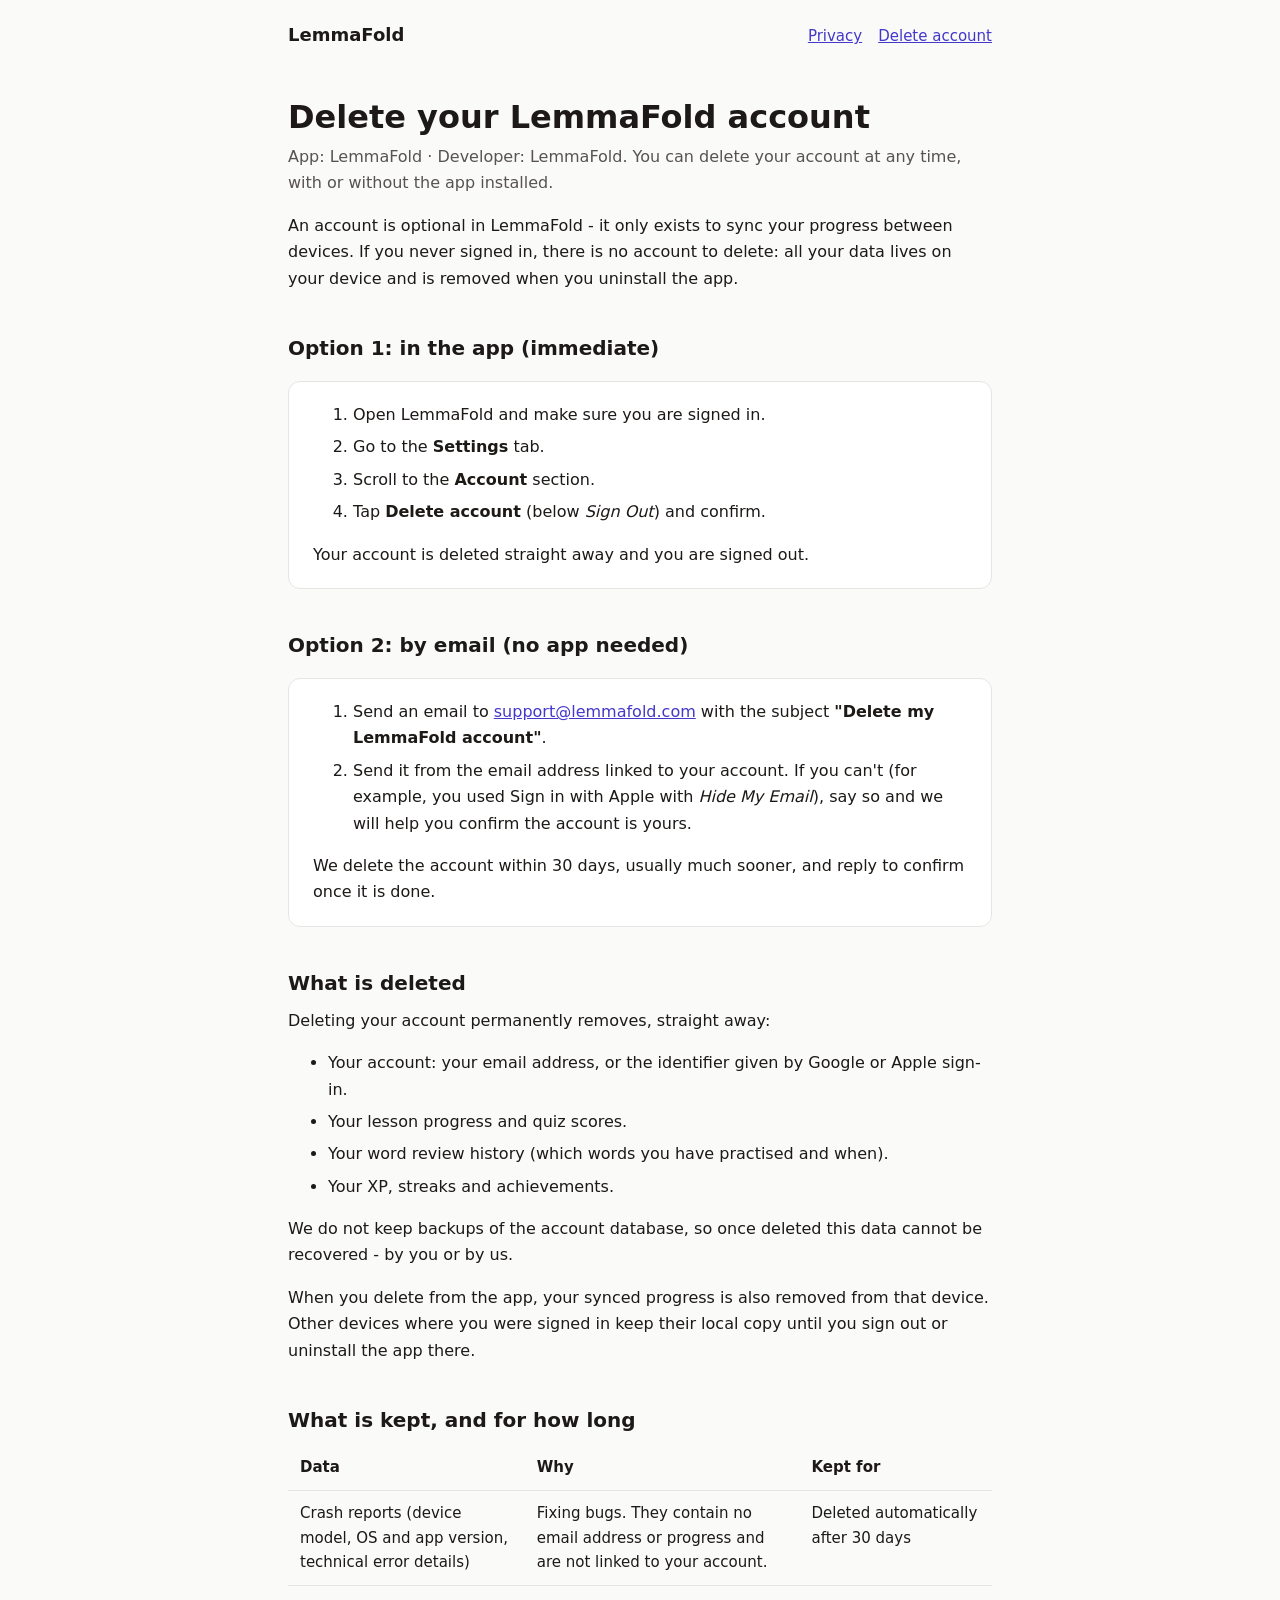
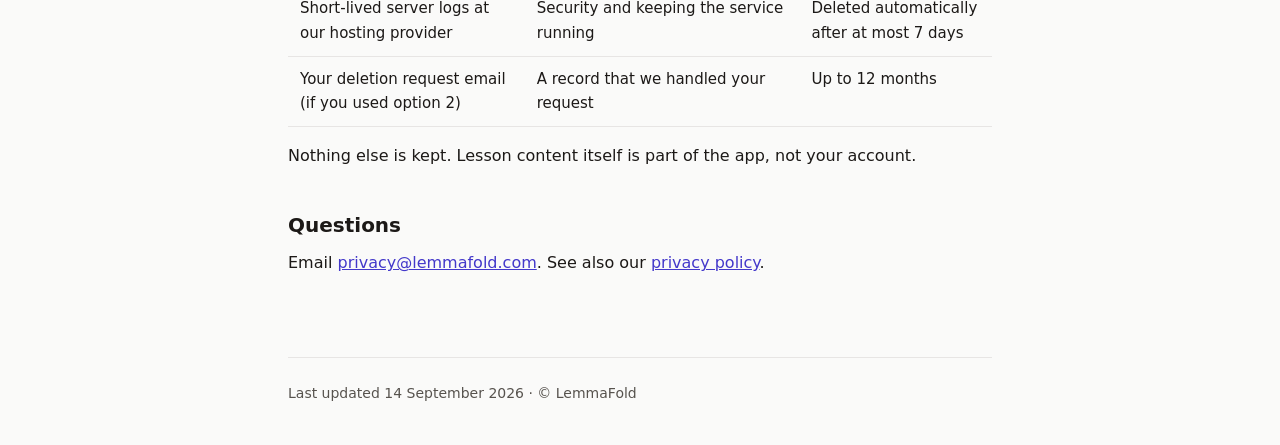
==== delete-account.html @ ff09123e "initial commit" ====
<!doctype html>
<html lang="en">
  <head>
    <meta charset="utf-8" />
    <meta name="viewport" content="width=device-width, initial-scale=1" />
    <title>Delete your LemmaFold account</title>
    <meta
      name="description"
      content="How to delete your LemmaFold account, and what data is deleted or kept."
    />
    <link rel="stylesheet" href="style.css" />
  </head>
  <body>
    <header class="site">
      <a class="brand" href="./">LemmaFold</a>
      <nav>
        <a href="privacy.html">Privacy</a>
        <a href="delete-account.html" aria-current="page">Delete account</a>
      </nav>
    </header>

    <main>
      <h1>Delete your LemmaFold account</h1>
      <p class="muted">
        App: LemmaFold · Developer: LemmaFold. You can delete your account at any time, with or
        without the app installed.
      </p>

      <p>
        An account is optional in LemmaFold - it only exists to sync your progress between devices.
        If you never signed in, there is no account to delete: all your data lives on your device
        and is removed when you uninstall the app.
      </p>

      <h2>Option 1: in the app (immediate)</h2>
      <div class="card">
        <ol>
          <li>Open LemmaFold and make sure you are signed in.</li>
          <li>Go to the <strong>Settings</strong> tab.</li>
          <li>Scroll to the <strong>Account</strong> section.</li>
          <li>Tap <strong>Delete account</strong> (below <em>Sign Out</em>) and confirm.</li>
        </ol>
        <p>Your account is deleted straight away and you are signed out.</p>
      </div>

      <h2>Option 2: by email (no app needed)</h2>
      <div class="card">
        <ol>
          <li>
            Send an email to
            <a href="mailto:support@lemmafold.com?subject=Delete%20my%20LemmaFold%20account"
              >support@lemmafold.com</a
            >
            with the subject <strong>"Delete my LemmaFold account"</strong>.
          </li>
          <li>
            Send it from the email address linked to your account. If you can't (for example, you
            used Sign in with Apple with <em>Hide My Email</em>), say so and we will help you
            confirm the account is yours.
          </li>
        </ol>
        <p>
          We delete the account within 30 days, usually much sooner, and reply to confirm once it
          is done.
        </p>
      </div>

      <h2>What is deleted</h2>
      <p>Deleting your account permanently removes, straight away:</p>
      <ul>
        <li>Your account: your email address, or the identifier given by Google or Apple sign-in.</li>
        <li>Your lesson progress and quiz scores.</li>
        <li>Your word review history (which words you have practised and when).</li>
        <li>Your XP, streaks and achievements.</li>
      </ul>
      <p>
        We do not keep backups of the account database, so once deleted this data cannot be
        recovered - by you or by us.
      </p>
      <p>
        When you delete from the app, your synced progress is also removed from that device. Other
        devices where you were signed in keep their local copy until you sign out or uninstall the
        app there.
      </p>

      <h2>What is kept, and for how long</h2>
      <div class="table-wrap">
        <table>
          <thead>
            <tr>
              <th>Data</th>
              <th>Why</th>
              <th>Kept for</th>
            </tr>
          </thead>
          <tbody>
            <tr>
              <td>Crash reports (device model, OS and app version, technical error details)</td>
              <td>
                Fixing bugs. They contain no email address or progress and are not linked to your
                account.
              </td>
              <td>Deleted automatically after 30 days</td>
            </tr>
            <tr>
              <td>Short-lived server logs at our hosting provider</td>
              <td>Security and keeping the service running</td>
              <td>Deleted automatically after at most 7 days</td>
            </tr>
            <tr>
              <td>Your deletion request email (if you used option 2)</td>
              <td>A record that we handled your request</td>
              <td>Up to 12 months</td>
            </tr>
          </tbody>
        </table>
      </div>
      <p>
        Nothing else is kept. Lesson content itself is part of the app, not your account.
      </p>

      <h2>Questions</h2>
      <p>
        Email <a href="mailto:privacy@lemmafold.com">privacy@lemmafold.com</a>. See also our
        <a href="privacy.html">privacy policy</a>.
      </p>
    </main>

    <footer>Last updated 14 September 2026 · © LemmaFold</footer>
  </body>
</html>
---- style.css ----
:root {
  --bg: #fafaf9;
  --card: #ffffff;
  --fg: #1c1917;
  --fg-muted: #57534e;
  --border: #e7e5e4;
  --accent: #4338ca;
  --danger-bg: #fef2f2;
  --danger-border: #fecaca;
  color-scheme: light dark;
}

@media (prefers-color-scheme: dark) {
  :root {
    --bg: #0c0a09;
    --card: #1c1917;
    --fg: #f5f5f4;
    --fg-muted: #a8a29e;
    --border: #292524;
    --accent: #a5b4fc;
    --danger-bg: #2a1215;
    --danger-border: #5c1d24;
  }
}

* {
  box-sizing: border-box;
}

body {
  margin: 0;
  background: var(--bg);
  color: var(--fg);
  font: 16px/1.65 system-ui, -apple-system, 'Segoe UI', Roboto, sans-serif;
  padding-inline: 16px;
}

main {
  max-width: 44rem;
  margin: 0 auto;
  padding-block: 48px 64px;
}

header.site {
  max-width: 44rem;
  margin: 0 auto;
  padding-block: 20px 0;
  display: flex;
  flex-wrap: wrap;
  gap: 8px 20px;
  align-items: baseline;
}

header.site .brand {
  font-weight: 700;
  font-size: 1.125rem;
  color: var(--fg);
  text-decoration: none;
  margin-right: auto;
}

header.site nav {
  display: flex;
  gap: 16px;
  font-size: 0.9375rem;
}

h1 {
  font-size: 2rem;
  line-height: 1.2;
  margin: 0 0 8px;
}

h2 {
  font-size: 1.25rem;
  margin: 40px 0 8px;
}

h3 {
  font-size: 1rem;
  margin: 24px 0 4px;
}

p,
ul,
ol {
  margin: 0 0 16px;
}

li + li {
  margin-top: 6px;
}

a {
  color: var(--accent);
}

.muted {
  color: var(--fg-muted);
}

.card {
  background: var(--card);
  border: 1px solid var(--border);
  border-radius: 12px;
  padding: 20px 24px;
  margin: 16px 0;
}

.card > :last-child {
  margin-bottom: 0;
}

.card.danger {
  background: var(--danger-bg);
  border-color: var(--danger-border);
}

.table-wrap {
  overflow-x: auto;
  margin: 0 0 16px;
}

table {
  border-collapse: collapse;
  width: 100%;
  min-width: 32rem;
  font-size: 0.9375rem;
}

th,
td {
  text-align: left;
  vertical-align: top;
  padding: 10px 12px;
  border-bottom: 1px solid var(--border);
}

th {
  font-weight: 600;
}

footer {
  max-width: 44rem;
  margin: 0 auto;
  padding-block: 24px 40px;
  border-top: 1px solid var(--border);
  font-size: 0.875rem;
  color: var(--fg-muted);
}
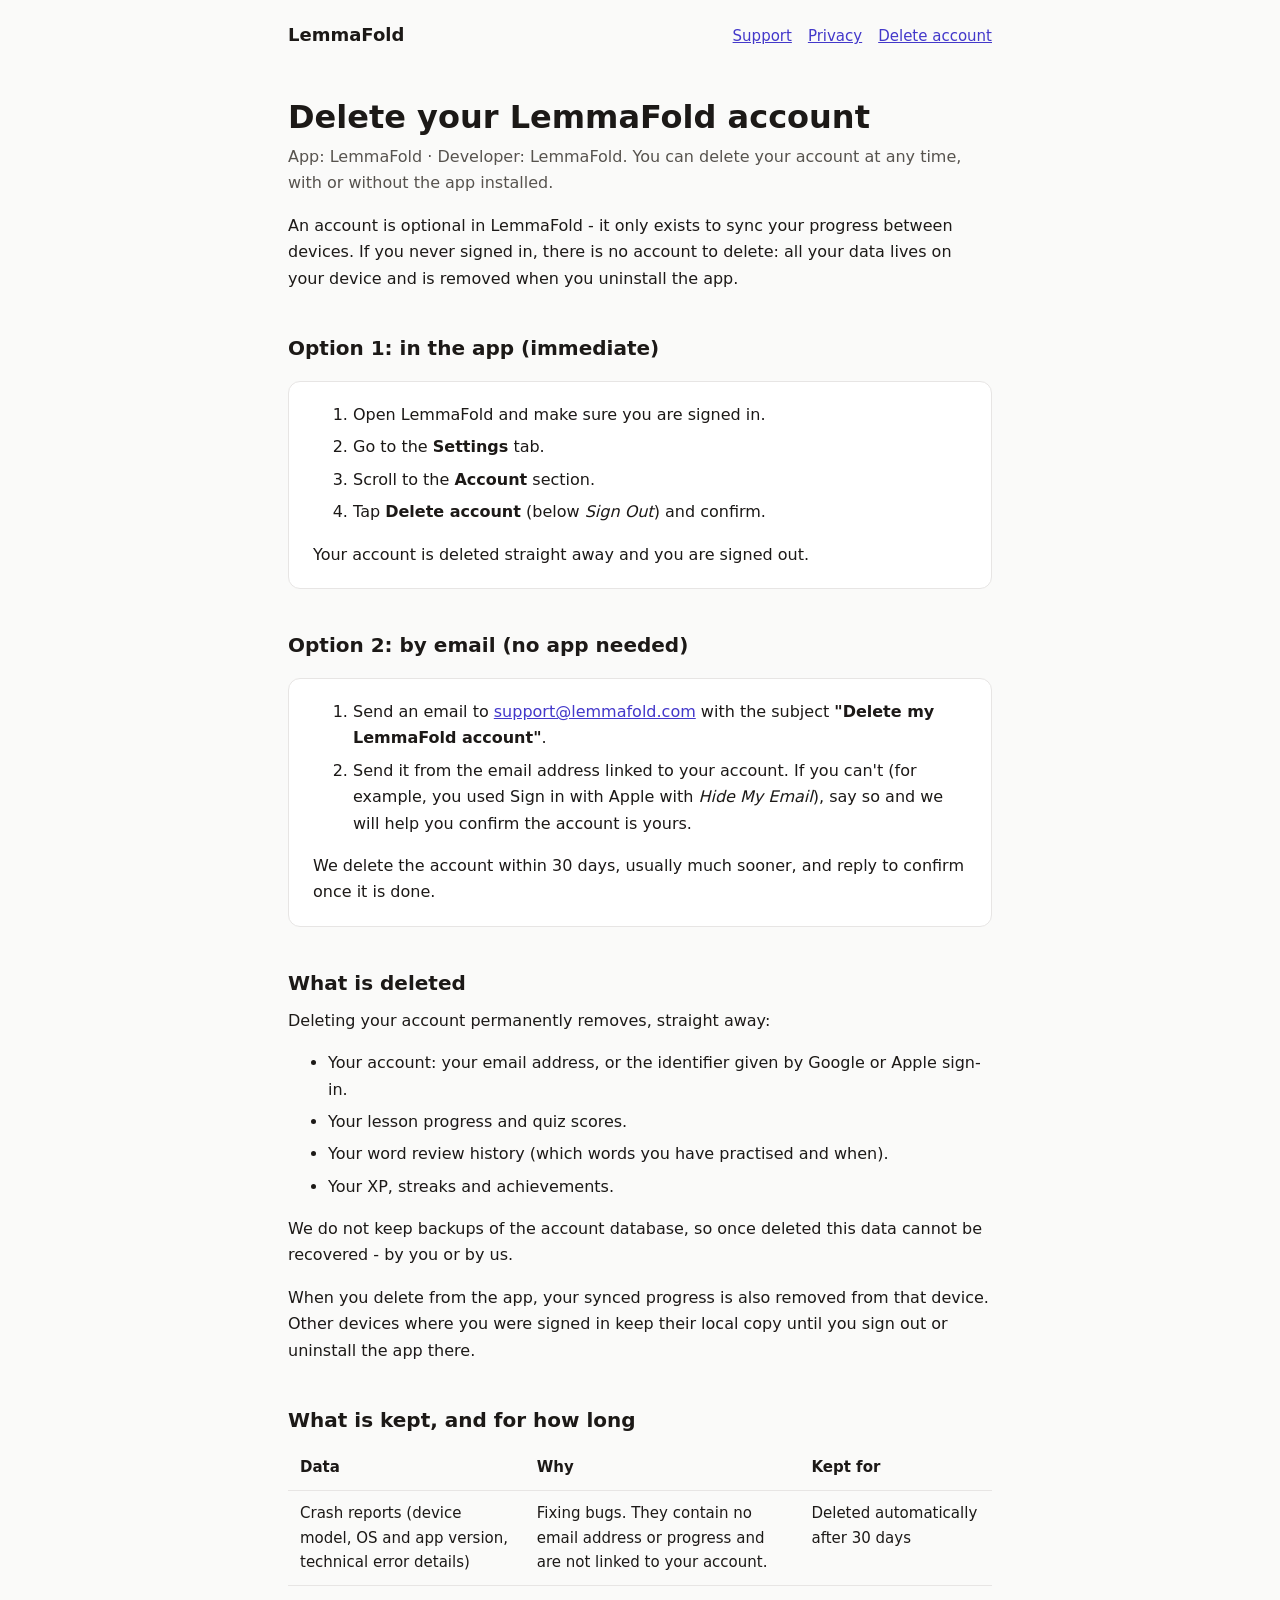
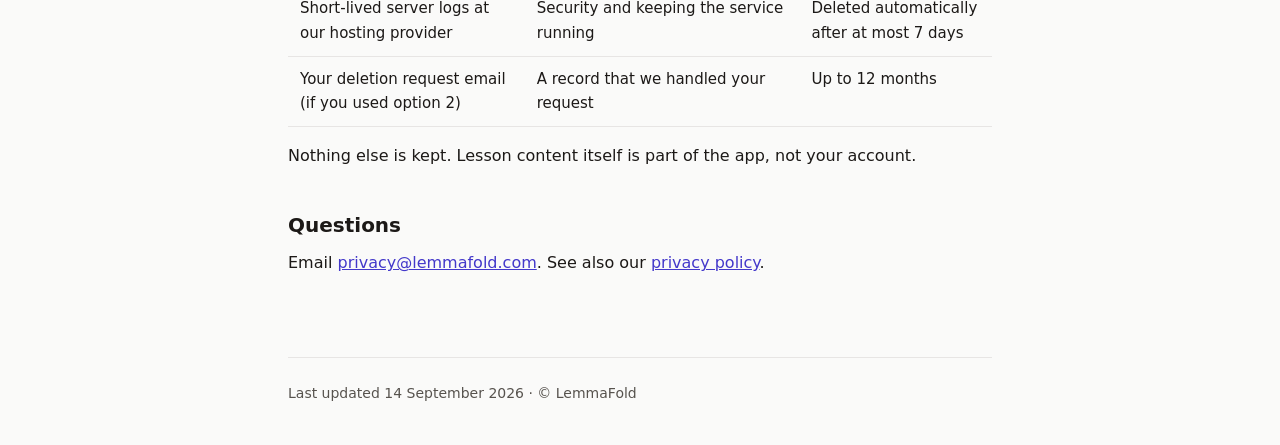
==== commit 3d6fef18: "feat: support page" ====
--- a/delete-account.html
+++ b/delete-account.html
@@ -12,10 +12,11 @@
   </head>
   <body>
     <header class="site">
-      <a class="brand" href="./">LemmaFold</a>
+      <a class="brand" href="/">LemmaFold</a>
       <nav>
-        <a href="privacy.html">Privacy</a>
-        <a href="delete-account.html" aria-current="page">Delete account</a>
+        <a href="/support">Support</a>
+        <a href="privacy">Privacy</a>
+        <a href="delete-account" aria-current="page">Delete account</a>
       </nav>
     </header>
 
@@ -122,7 +123,7 @@
       <h2>Questions</h2>
       <p>
         Email <a href="mailto:privacy@lemmafold.com">privacy@lemmafold.com</a>. See also our
-        <a href="privacy.html">privacy policy</a>.
+        <a href="privacy">privacy policy</a>.
       </p>
     </main>
 
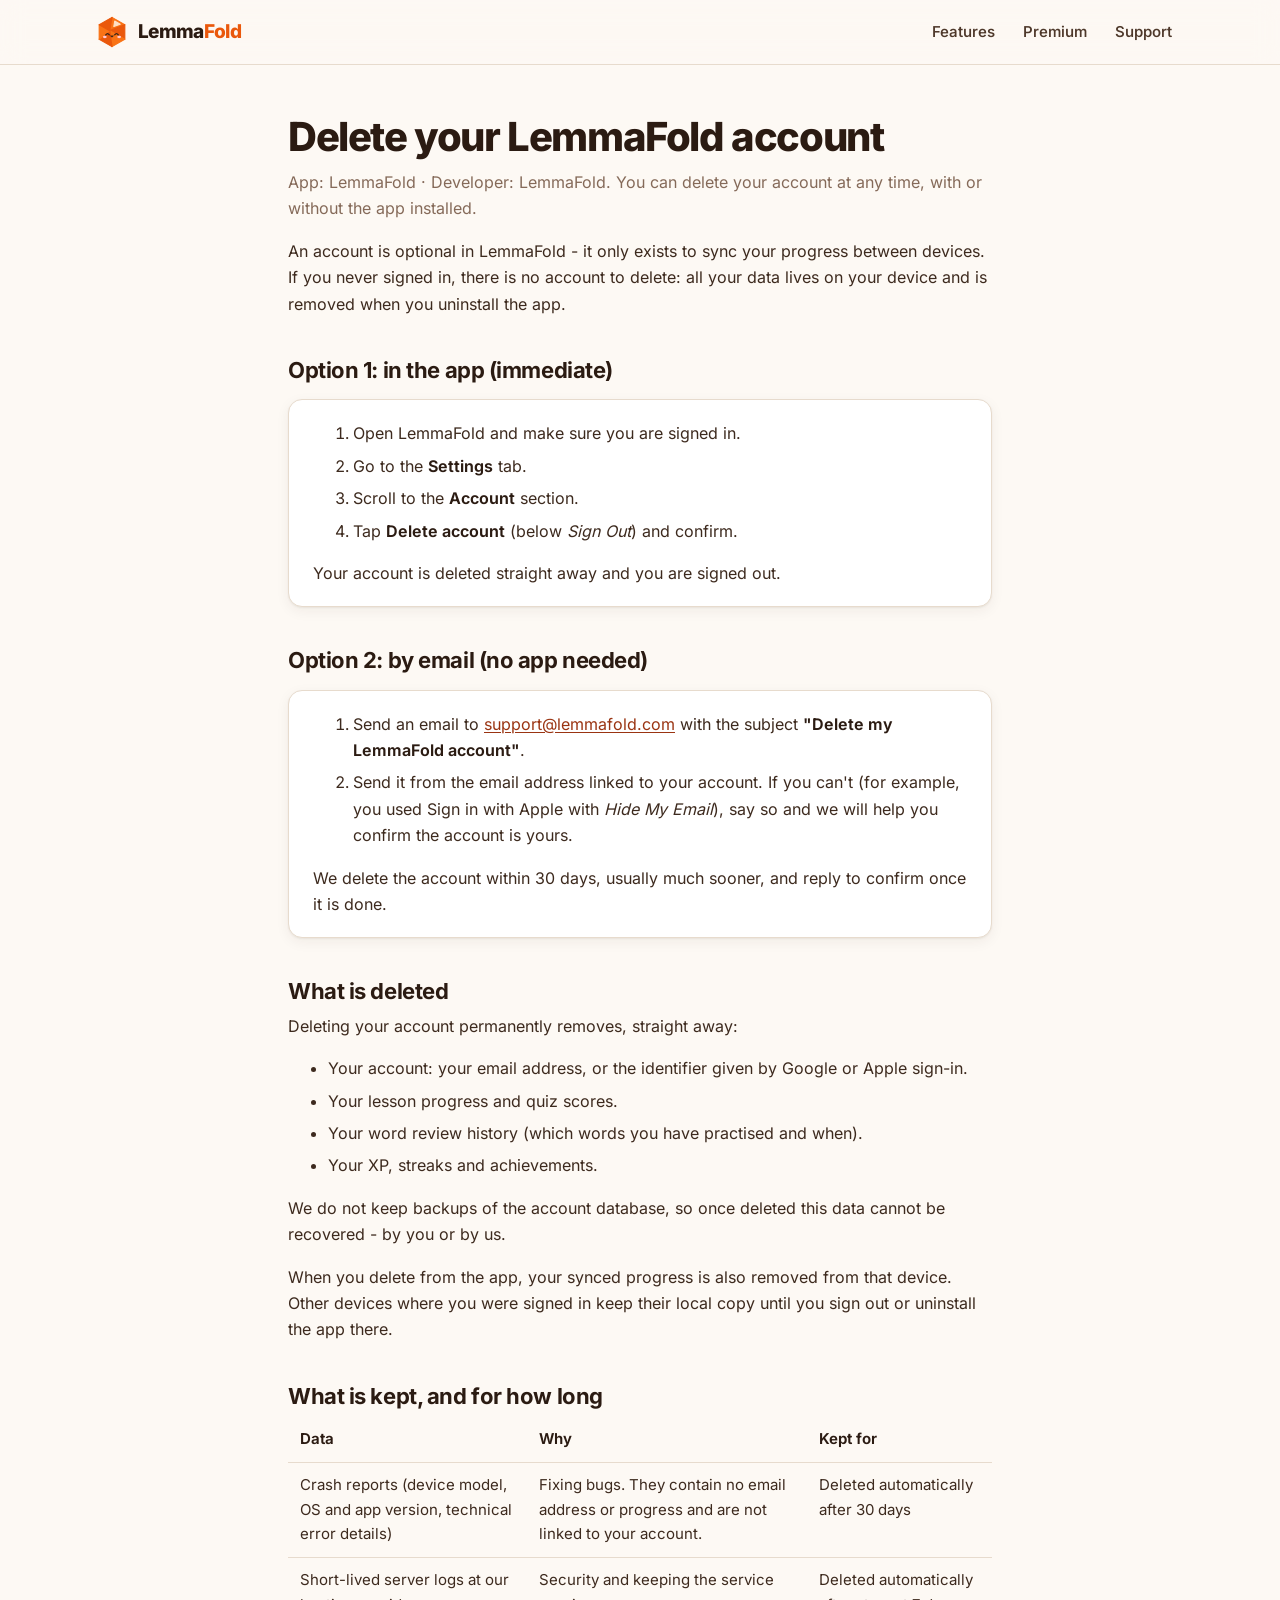
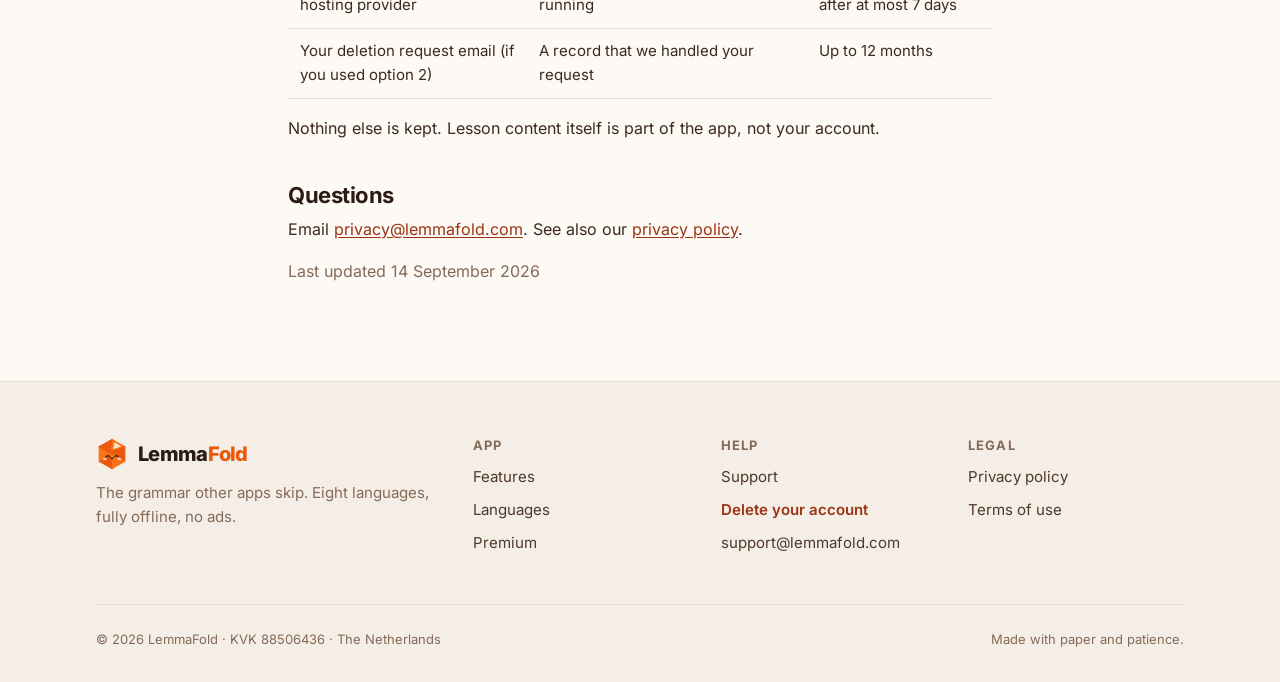
==== commit baf5f42e: "feat: update page design and add ToS" ====
--- a/delete-account.html
+++ b/delete-account.html
@@ -8,19 +8,33 @@
       name="description"
       content="How to delete your LemmaFold account, and what data is deleted or kept."
     />
+    <meta name="theme-color" content="#fdf9f4" media="(prefers-color-scheme: light)" />
+    <meta name="theme-color" content="#1a120d" media="(prefers-color-scheme: dark)" />
+    <link rel="icon" href="assets/pyx.svg" type="image/svg+xml" />
+    <link rel="icon" href="assets/favicon-48.png" sizes="48x48" type="image/png" />
+    <link rel="apple-touch-icon" href="assets/apple-touch-icon.png" />
+    <link rel="canonical" href="https://lemmafold.com/delete-account" />
+    <link rel="preload" href="assets/fonts/inter-latin.woff2" as="font" type="font/woff2" crossorigin />
     <link rel="stylesheet" href="style.css" />
   </head>
   <body>
+    <a class="skip-link" href="#main">Skip to content</a>
+
     <header class="site">
-      <a class="brand" href="/">LemmaFold</a>
-      <nav>
-        <a href="/support">Support</a>
-        <a href="privacy">Privacy</a>
-        <a href="delete-account" aria-current="page">Delete account</a>
-      </nav>
+      <div class="wrap">
+        <a class="brand wordmark" href="/" aria-label="LemmaFold home">
+          <img src="assets/pyx.svg" alt="" width="32" height="32" />
+          <span>Lemma<span class="fold">Fold</span></span>
+        </a>
+        <nav aria-label="Main">
+          <a class="nav-optional" href="/#features">Features</a>
+          <a class="nav-optional" href="/#premium">Premium</a>
+          <a href="/support">Support</a>
+        </nav>
+      </div>
     </header>
 
-    <main>
+    <main id="main" class="doc">
       <h1>Delete your LemmaFold account</h1>
       <p class="muted">
         App: LemmaFold · Developer: LemmaFold. You can delete your account at any time, with or
@@ -123,10 +137,47 @@
       <h2>Questions</h2>
       <p>
         Email <a href="mailto:privacy@lemmafold.com">privacy@lemmafold.com</a>. See also our
-        <a href="privacy">privacy policy</a>.
+        <a href="/privacy">privacy policy</a>.
       </p>
+      <p class="muted">Last updated 14 September 2026</p>
     </main>
 
-    <footer>Last updated 14 September 2026 · © LemmaFold</footer>
+    <footer class="site">
+      <div class="wrap">
+        <div class="footer-grid">
+          <div class="footer-brand">
+            <a class="brand wordmark" href="/"><img src="assets/pyx.svg" alt="" width="32" height="32" /><span>Lemma<span class="fold">Fold</span></span></a>
+            <p>The grammar other apps skip. Eight languages, fully offline, no ads.</p>
+          </div>
+          <nav aria-labelledby="f-app">
+            <h2 id="f-app">App</h2>
+            <ul>
+              <li><a href="/#features">Features</a></li>
+              <li><a href="/#languages">Languages</a></li>
+              <li><a href="/#premium">Premium</a></li>
+            </ul>
+          </nav>
+          <nav aria-labelledby="f-help">
+            <h2 id="f-help">Help</h2>
+            <ul>
+              <li><a href="/support">Support</a></li>
+              <li><a href="/delete-account" aria-current="page">Delete your account</a></li>
+              <li><a href="mailto:support@lemmafold.com">support@lemmafold.com</a></li>
+            </ul>
+          </nav>
+          <nav aria-labelledby="f-legal">
+            <h2 id="f-legal">Legal</h2>
+            <ul>
+              <li><a href="/privacy">Privacy policy</a></li>
+              <li><a href="/terms">Terms of use</a></li>
+            </ul>
+          </nav>
+        </div>
+        <div class="footer-bottom">
+          <span>© 2026 LemmaFold · KVK 88506436 · The Netherlands</span>
+          <span>Made with paper and patience.</span>
+        </div>
+      </div>
+    </footer>
   </body>
 </html>
--- a/style.css
+++ b/style.css
@@ -1,83 +1,219 @@
+/*
+ * LemmaFold website.
+ *
+ * The palette is the app's (app/global.css in the app repo): warm paper rather
+ * than white, brown ink rather than black, a burnt orange accent. Nothing is a
+ * cool grey. Dark mode is the app's "lamplit paper".
+ */
+
+@font-face {
+  font-family: 'Inter';
+  font-style: normal;
+  font-weight: 100 900;
+  font-display: swap;
+  src: url('assets/fonts/inter-latin-ext.woff2') format('woff2-variations');
+  unicode-range: U+0100-02BA, U+02BD-02C5, U+02C7-02CC, U+02CE-02D7, U+02DD-02FF, U+0304, U+0308,
+    U+0329, U+1D00-1DBF, U+1E00-1E9F, U+1EF2-1EFF, U+2020, U+20A0-20AB, U+20AD-20C0, U+2113,
+    U+2C60-2C7F, U+A720-A7FF;
+}
+
+@font-face {
+  font-family: 'Inter';
+  font-style: normal;
+  font-weight: 100 900;
+  font-display: swap;
+  src: url('assets/fonts/inter-latin.woff2') format('woff2-variations');
+  unicode-range: U+0000-00FF, U+0131, U+0152-0153, U+02BB-02BC, U+02C6, U+02DA, U+02DC, U+0304,
+    U+0308, U+0329, U+2000-206F, U+20AC, U+2122, U+2191, U+2193, U+2212, U+2215, U+FEFF, U+FFFD;
+}
+
 :root {
-  --bg: #fafaf9;
+  /* Surfaces - paper, and the folds laid over it */
+  --page: #fdf9f4;
   --card: #ffffff;
-  --fg: #1c1917;
-  --fg-muted: #57534e;
-  --border: #e7e5e4;
-  --accent: #4338ca;
-  --danger-bg: #fef2f2;
-  --danger-border: #fecaca;
+  --muted: #f5eee6;
+  --muted-strong: #e8ddd0;
+  --inset: #f8f2ea;
+  --inverse: #2b1b12;
+  --on-inverse: #fdf9f4;
+  --on-inverse-muted: #d9c6b4;
+
+  /* Borders */
+  --border: #e7dbcd;
+  --border-emphasis: #d6c5b3;
+
+  /* Text - brown ink, never black */
+  --fg: #2b1b12;
+  --fg-body: #3d2a1e;
+  --fg-secondary: #4e382a;
+  --fg-muted: #856a59;
+
+  /* Accent */
+  --accent: #c2410c;
+  --accent-pressed: #9a3412;
+  --accent-fg: #9a3412;
+  --accent-muted: #fff3ea;
+  --accent-border: #fbd5b5;
+  --brand: #ea580c;
+  --on-accent: #ffffff;
+
+  /* States */
+  --success-fg: #4d6c14;
+  --success-subtle: #f6f9eb;
+  --success-border: #84a93d;
+  --danger-fg: #b23a22;
+  --danger-subtle: #fdf2ee;
+  --danger-border: #cd5c42;
+  --warning-subtle: #fef8e8;
+  --warning-border: #e0a21a;
+  --warning-fg: #a16207;
+
+  /* Lesson categories */
+  --cat-vocabulary: #15706b;
+  --cat-grammar: #c2410c;
+  --cat-stories: #b45309;
+
+  /* The rays behind Pyx */
+  --ray-1: #fbf4ec;
+  --ray-2: #f6eadd;
+  --ray-3: #fdf9f4;
+  --ray-4: #f3e3d2;
+  --ray-line: #ebdccb;
+
+  --shadow: 0 1px 2px rgb(43 27 18 / 0.06), 0 4px 14px rgb(43 27 18 / 0.06);
+  --shadow-lg: 0 2px 4px rgb(43 27 18 / 0.06), 0 18px 40px rgb(43 27 18 / 0.12);
+
+  --radius: 16px;
+  --font: 'Inter', -apple-system, BlinkMacSystemFont, 'Segoe UI', Roboto, sans-serif;
+
   color-scheme: light dark;
 }
 
 @media (prefers-color-scheme: dark) {
   :root {
-    --bg: #0c0a09;
-    --card: #1c1917;
-    --fg: #f5f5f4;
-    --fg-muted: #a8a29e;
-    --border: #292524;
-    --accent: #a5b4fc;
-    --danger-bg: #2a1215;
-    --danger-border: #5c1d24;
-  }
-}
-
-* {
+    /* Surfaces - lamplit paper */
+    --page: #1a120d;
+    --card: #261a13;
+    --muted: #2e2018;
+    --muted-strong: #402e22;
+    --inset: #261a13;
+    --inverse: #0f0a07;
+    --on-inverse: #fdf9f4;
+    --on-inverse-muted: #c6b09d;
+
+    --border: #402e22;
+    --border-emphasis: #5c4432;
+
+    --fg: #fdf9f4;
+    --fg-body: #f5ebe0;
+    --fg-secondary: #e2d2c3;
+    --fg-muted: #b09683;
+
+    --accent: #ea580c;
+    --accent-pressed: #c2410c;
+    --accent-fg: #fb923c;
+    --accent-muted: #382114;
+    --accent-border: #58301a;
+    --brand: #f97316;
+
+    --success-fg: #a6ce6e;
+    --success-subtle: #1f2614;
+    --success-border: #6e9c3a;
+    --danger-fg: #e88a76;
+    --danger-subtle: #2e1813;
+    --danger-border: #c45842;
+    --warning-subtle: #30210c;
+    --warning-border: #a16207;
+    --warning-fg: #f5b433;
+
+    --cat-vocabulary: #5eb8b2;
+    --cat-grammar: #fb923c;
+    --cat-stories: #fbbf24;
+
+    --ray-1: #21170f;
+    --ray-2: #281b13;
+    --ray-3: #1a120d;
+    --ray-4: #2e2018;
+    --ray-line: #33241a;
+
+    --shadow: 0 1px 2px rgb(0 0 0 / 0.3), 0 4px 14px rgb(0 0 0 / 0.25);
+    --shadow-lg: 0 2px 4px rgb(0 0 0 / 0.3), 0 18px 40px rgb(0 0 0 / 0.4);
+  }
+}
+
+/* ---------- Base ---------- */
+
+*,
+*::before,
+*::after {
   box-sizing: border-box;
+}
+
+html {
+  scroll-behavior: smooth;
+  -webkit-text-size-adjust: 100%;
+}
+
+@media (prefers-reduced-motion: reduce) {
+  html {
+    scroll-behavior: auto;
+  }
 }
 
 body {
   margin: 0;
-  background: var(--bg);
+  background: var(--page);
+  color: var(--fg-body);
+  font: 16px/1.65 var(--font);
+  font-feature-settings: 'cv11', 'ss01';
+  -webkit-font-smoothing: antialiased;
+  overflow-x: hidden;
+}
+
+img,
+svg {
+  display: block;
+  max-width: 100%;
+}
+
+a {
+  color: var(--accent-fg);
+  text-underline-offset: 0.15em;
+}
+
+a:hover {
+  color: var(--accent);
+}
+
+:focus-visible {
+  outline: 2px solid var(--brand);
+  outline-offset: 3px;
+  border-radius: 4px;
+}
+
+h1,
+h2,
+h3 {
   color: var(--fg);
-  font: 16px/1.65 system-ui, -apple-system, 'Segoe UI', Roboto, sans-serif;
-  padding-inline: 16px;
-}
-
-main {
-  max-width: 44rem;
-  margin: 0 auto;
-  padding-block: 48px 64px;
-}
-
-header.site {
-  max-width: 44rem;
-  margin: 0 auto;
-  padding-block: 20px 0;
-  display: flex;
-  flex-wrap: wrap;
-  gap: 8px 20px;
-  align-items: baseline;
-}
-
-header.site .brand {
-  font-weight: 700;
-  font-size: 1.125rem;
-  color: var(--fg);
-  text-decoration: none;
-  margin-right: auto;
-}
-
-header.site nav {
-  display: flex;
-  gap: 16px;
-  font-size: 0.9375rem;
+  letter-spacing: -0.02em;
+  line-height: 1.2;
 }
 
 h1 {
   font-size: 2rem;
-  line-height: 1.2;
+  font-weight: 800;
   margin: 0 0 8px;
 }
 
 h2 {
-  font-size: 1.25rem;
+  font-size: 1.375rem;
+  font-weight: 700;
   margin: 40px 0 8px;
 }
 
 h3 {
-  font-size: 1rem;
+  font-size: 1.0625rem;
+  font-weight: 650;
   margin: 24px 0 4px;
 }
 
@@ -91,20 +227,918 @@
   margin-top: 6px;
 }
 
-a {
-  color: var(--accent);
+strong {
+  color: var(--fg);
+  font-weight: 650;
 }
 
 .muted {
   color: var(--fg-muted);
+}
+
+.skip-link {
+  position: absolute;
+  left: 16px;
+  top: -48px;
+  z-index: 100;
+  padding: 8px 14px;
+  background: var(--inverse);
+  color: var(--on-inverse);
+  border-radius: 8px;
+}
+
+.skip-link:focus {
+  top: 12px;
+}
+
+.wrap {
+  max-width: 72rem;
+  margin: 0 auto;
+  padding-inline: 16px;
+}
+
+@media (min-width: 640px) {
+  .wrap {
+    padding-inline: 32px;
+  }
+}
+
+/* ---------- Brand ---------- */
+
+.wordmark {
+  font-weight: 800;
+  letter-spacing: -0.035em;
+  color: var(--fg);
+}
+
+.wordmark .fold {
+  color: var(--brand);
+}
+
+/* ---------- Header ---------- */
+
+header.site {
+  position: sticky;
+  top: 0;
+  z-index: 50;
+  background: color-mix(in srgb, var(--page) 86%, transparent);
+  backdrop-filter: saturate(1.4) blur(12px);
+  -webkit-backdrop-filter: saturate(1.4) blur(12px);
+  border-bottom: 1px solid transparent;
+  transition: border-color 0.2s;
+}
+
+header.site.scrolled,
+body:not(.home) header.site {
+  border-bottom-color: var(--border);
+}
+
+header.site .wrap {
+  display: flex;
+  align-items: center;
+  gap: 16px;
+  height: 64px;
+}
+
+header.site .brand {
+  display: flex;
+  align-items: center;
+  gap: 10px;
+  margin-right: auto;
+  text-decoration: none;
+  font-size: 1.1875rem;
+}
+
+header.site .brand svg {
+  width: 32px;
+  height: 32px;
+}
+
+header.site nav {
+  display: flex;
+  align-items: center;
+  gap: 4px;
+}
+
+header.site nav a {
+  color: var(--fg-secondary);
+  text-decoration: none;
+  font-size: 0.9375rem;
+  font-weight: 550;
+  padding: 8px 12px;
+  border-radius: 999px;
+}
+
+header.site nav a:hover {
+  color: var(--fg);
+  background: var(--muted);
+}
+
+header.site nav a[aria-current='page'] {
+  color: var(--accent-fg);
+  background: var(--accent-muted);
+}
+
+@media (max-width: 639px) {
+  header.site nav .nav-optional {
+    display: none;
+  }
+}
+
+/* ---------- Buttons and store pills ---------- */
+
+.btn {
+  display: inline-flex;
+  align-items: center;
+  gap: 8px;
+  padding: 12px 22px;
+  border-radius: 999px;
+  font-weight: 650;
+  font-size: 1rem;
+  text-decoration: none;
+  border: 1px solid transparent;
+  transition: background-color 0.15s, transform 0.15s;
+}
+
+.btn-primary {
+  background: var(--accent);
+  color: var(--on-accent);
+}
+
+.btn-primary:hover {
+  background: var(--accent-pressed);
+  color: var(--on-accent);
+}
+
+.btn-ghost {
+  color: var(--fg);
+  border-color: var(--border-emphasis);
+  background: var(--card);
+}
+
+.btn-ghost:hover {
+  color: var(--fg);
+  background: var(--muted);
+}
+
+.stores {
+  display: flex;
+  flex-wrap: wrap;
+  gap: 12px;
+}
+
+.store {
+  display: inline-flex;
+  align-items: center;
+  gap: 12px;
+  min-width: 190px;
+  padding: 10px 20px 10px 16px;
+  border-radius: 14px;
+  background: var(--inverse);
+  color: var(--on-inverse);
+  text-decoration: none;
+  line-height: 1.2;
+  border: 1px solid var(--inverse);
+}
+
+@media (prefers-color-scheme: dark) {
+  .store {
+    background: var(--card);
+    border-color: var(--border-emphasis);
+  }
+}
+
+a.store:hover {
+  color: var(--on-inverse);
+  transform: translateY(-1px);
+}
+
+.store svg {
+  width: 26px;
+  height: 26px;
+  flex: none;
+}
+
+.store small {
+  display: block;
+  font-size: 0.6875rem;
+  font-weight: 500;
+  letter-spacing: 0.04em;
+  text-transform: uppercase;
+  opacity: 0.75;
+}
+
+.store b {
+  display: block;
+  font-size: 1.0625rem;
+  font-weight: 650;
+}
+
+/* ---------- Hero ---------- */
+
+.hero {
+  position: relative;
+  overflow: hidden;
+  isolation: isolate;
+  padding-block: 32px 72px;
+}
+
+.hero .wrap {
+  display: grid;
+  gap: 24px;
+  align-items: center;
+}
+
+.hero-art {
+  position: relative;
+  display: grid;
+  place-items: center;
+  height: 260px;
+}
+
+.hero-art .rays {
+  position: absolute;
+  left: 50%;
+  top: 50%;
+  width: 2400px;
+  height: 2400px;
+  max-width: none;
+  transform: translate(-50%, -50%);
+  z-index: -1;
+}
+
+.hero-art .pyx {
+  width: 220px;
+  height: 220px;
+  filter: drop-shadow(0 18px 24px rgb(43 27 18 / 0.18));
+  animation: float 6s ease-in-out infinite;
+}
+
+@keyframes float {
+  0%,
+  100% {
+    transform: translateY(0) rotate(-2deg);
+  }
+  50% {
+    transform: translateY(-10px) rotate(2deg);
+  }
+}
+
+@media (prefers-reduced-motion: reduce) {
+  .hero-art .pyx {
+    animation: none;
+  }
+}
+
+.hero-copy {
+  text-align: center;
+}
+
+.eyebrow {
+  display: inline-block;
+  margin-bottom: 16px;
+  padding: 6px 14px;
+  border-radius: 999px;
+  background: var(--card);
+  border: 1px solid var(--accent-border);
+  color: var(--accent-fg);
+  font-size: 0.8125rem;
+  font-weight: 650;
+  letter-spacing: 0.06em;
+  text-transform: uppercase;
+}
+
+.hero h1 {
+  font-size: clamp(2.5rem, 8vw, 4.5rem);
+  letter-spacing: -0.04em;
+  line-height: 1.02;
+  margin: 0 0 20px;
+}
+
+.hero h1 em {
+  font-style: normal;
+  color: var(--brand);
+}
+
+.hero .lede {
+  font-size: clamp(1.0625rem, 2.2vw, 1.25rem);
+  color: var(--fg-secondary);
+  max-width: 34rem;
+  margin: 0 auto 28px;
+}
+
+.hero .stores {
+  justify-content: center;
+}
+
+.hero .fine {
+  margin: 16px 0 0;
+  font-size: 0.875rem;
+  color: var(--fg-muted);
+}
+
+@media (min-width: 900px) {
+  .hero {
+    padding-block: 72px 112px;
+  }
+
+  .hero .wrap {
+    grid-template-columns: 1.15fr 1fr;
+    gap: 48px;
+  }
+
+  .hero-copy {
+    text-align: left;
+    order: -1;
+  }
+
+  .hero .lede {
+    margin-inline: 0;
+  }
+
+  .hero .stores {
+    justify-content: flex-start;
+  }
+
+  .hero-art {
+    height: 440px;
+  }
+
+  .hero-art .pyx {
+    width: 360px;
+    height: 360px;
+  }
+}
+
+/* ---------- Sections ---------- */
+
+section.band {
+  padding-block: 72px;
+}
+
+@media (min-width: 900px) {
+  section.band {
+    padding-block: 104px;
+  }
+}
+
+section.band.tint {
+  background: var(--muted);
+  border-block: 1px solid var(--border);
+}
+
+.section-head {
+  max-width: 44rem;
+  margin: 0 auto 48px;
+  text-align: center;
+}
+
+.section-head .kicker {
+  display: block;
+  margin-bottom: 10px;
+  color: var(--accent-fg);
+  font-size: 0.8125rem;
+  font-weight: 700;
+  letter-spacing: 0.08em;
+  text-transform: uppercase;
+}
+
+.section-head h2 {
+  font-size: clamp(1.875rem, 4.5vw, 2.75rem);
+  letter-spacing: -0.035em;
+  margin: 0 0 14px;
+}
+
+.section-head p {
+  font-size: 1.125rem;
+  color: var(--fg-secondary);
+  margin: 0;
+}
+
+/* Languages */
+
+.languages {
+  display: flex;
+  flex-wrap: wrap;
+  justify-content: center;
+  gap: 10px;
+  margin: 0;
+  padding: 0;
+  list-style: none;
+}
+
+.languages li {
+  margin: 0;
+  display: flex;
+  align-items: baseline;
+  gap: 8px;
+  padding: 10px 18px;
+  border-radius: 999px;
+  background: var(--card);
+  border: 1px solid var(--border);
+  box-shadow: var(--shadow);
+  font-weight: 600;
+  color: var(--fg);
+}
+
+.languages li span {
+  font-weight: 500;
+  color: var(--fg-muted);
+  font-size: 0.9375rem;
+}
+
+/* Gallery */
+
+.gallery {
+  position: relative;
+}
+
+.gallery-track {
+  display: grid;
+  grid-auto-flow: column;
+  grid-auto-columns: min(66vw, 260px);
+  gap: 20px;
+  overflow-x: auto;
+  scroll-snap-type: x mandatory;
+  scroll-padding-inline: 16px;
+  padding: 8px 16px 24px;
+  margin: 0;
+  list-style: none;
+  scrollbar-width: thin;
+  scrollbar-color: var(--border-emphasis) transparent;
+}
+
+@media (min-width: 640px) {
+  .gallery-track {
+    scroll-padding-inline: 32px;
+    padding-inline: 32px;
+  }
+}
+
+@media (min-width: 1200px) {
+  .gallery-track {
+    padding-inline: calc((100vw - 72rem) / 2 + 32px);
+    scroll-padding-inline: calc((100vw - 72rem) / 2 + 32px);
+  }
+}
+
+.gallery-track li {
+  margin: 0;
+  scroll-snap-align: start;
+}
+
+.gallery-track img {
+  width: 100%;
+  height: auto;
+  aspect-ratio: 9 / 16;
+  border-radius: 20px;
+  box-shadow: var(--shadow-lg);
+  background: var(--brand);
+}
+
+.gallery-nav {
+  display: flex;
+  justify-content: center;
+  gap: 12px;
+  margin-top: 8px;
+}
+
+.gallery-nav button {
+  width: 44px;
+  height: 44px;
+  display: grid;
+  place-items: center;
+  border-radius: 999px;
+  border: 1px solid var(--border-emphasis);
+  background: var(--card);
+  color: var(--fg);
+  cursor: pointer;
+}
+
+.gallery-nav button:hover {
+  background: var(--muted);
+}
+
+.gallery-nav button:disabled {
+  opacity: 0.4;
+  cursor: default;
+}
+
+.gallery-nav svg {
+  width: 20px;
+  height: 20px;
+}
+
+/* Paper cards, with a folded corner */
+
+.grid {
+  display: grid;
+  gap: 20px;
+}
+
+@media (min-width: 640px) {
+  .grid.two,
+  .grid.three {
+    grid-template-columns: repeat(2, 1fr);
+  }
+}
+
+@media (min-width: 960px) {
+  .grid.three {
+    grid-template-columns: repeat(3, 1fr);
+  }
+}
+
+.paper {
+  position: relative;
+  background: var(--card);
+  border: 1px solid var(--border);
+  border-radius: var(--radius);
+  padding: 28px;
+  box-shadow: var(--shadow);
+}
+
+.paper.folded {
+  border-top-right-radius: 0;
+}
+
+.paper.folded::before {
+  content: '';
+  position: absolute;
+  top: -1px;
+  right: -1px;
+  width: 28px;
+  height: 28px;
+  background: linear-gradient(225deg, var(--page) 50%, var(--muted-strong) 50%);
+  border-bottom-left-radius: 6px;
+}
+
+section.tint .paper.folded::before {
+  background: linear-gradient(225deg, var(--muted) 50%, var(--muted-strong) 50%);
+}
+
+.paper h3 {
+  font-size: 1.25rem;
+  margin: 0 0 10px;
+}
+
+.paper p:last-child,
+.paper ul:last-child {
+  margin-bottom: 0;
+}
+
+.paper ul {
+  padding-left: 1.2em;
+  color: var(--fg-secondary);
+}
+
+.paper .tag {
+  display: inline-block;
+  margin-bottom: 12px;
+  font-size: 0.75rem;
+  font-weight: 700;
+  letter-spacing: 0.08em;
+  text-transform: uppercase;
+  color: var(--accent-fg);
+}
+
+.tag.vocabulary {
+  color: var(--cat-vocabulary);
+}
+
+.tag.grammar {
+  color: var(--cat-grammar);
+}
+
+.tag.stories {
+  color: var(--cat-stories);
+}
+
+.mark {
+  width: 56px;
+  height: 56px;
+  margin-bottom: 16px;
+  padding: 8px;
+  border-radius: 14px;
+  background: var(--accent-muted);
+  image-rendering: auto;
+}
+
+/* Statement */
+
+.statement {
+  max-width: 52rem;
+  margin: 0 auto;
+  text-align: center;
+  font-size: clamp(1.5rem, 3.6vw, 2.25rem);
+  font-weight: 700;
+  line-height: 1.3;
+  letter-spacing: -0.025em;
+  color: var(--fg);
+}
+
+.statement span {
+  color: var(--fg-muted);
+}
+
+/* Practice modes */
+
+.modes {
+  display: grid;
+  gap: 12px;
+  margin: 0;
+  padding: 0;
+  list-style: none;
+  counter-reset: mode;
+}
+
+@media (min-width: 640px) {
+  .modes {
+    grid-template-columns: repeat(2, 1fr);
+  }
+}
+
+@media (min-width: 960px) {
+  .modes {
+    grid-template-columns: repeat(4, 1fr);
+  }
+}
+
+.modes li {
+  margin: 0;
+  padding: 20px;
+  border-radius: 14px;
+  background: var(--card);
+  border: 1px solid var(--border);
+  counter-increment: mode;
+}
+
+.modes li::before {
+  content: counter(mode);
+  display: grid;
+  place-items: center;
+  width: 30px;
+  height: 30px;
+  margin-bottom: 12px;
+  border-radius: 999px;
+  background: var(--accent-muted);
+  color: var(--accent-fg);
+  font-weight: 700;
+  font-size: 0.875rem;
+}
+
+.modes b {
+  display: block;
+  color: var(--fg);
+  font-weight: 650;
+  margin-bottom: 2px;
+}
+
+.modes span {
+  color: var(--fg-muted);
+  font-size: 0.9375rem;
+}
+
+/* Meet Pyx */
+
+.pyx-row {
+  display: flex;
+  flex-wrap: wrap;
+  justify-content: center;
+  gap: 16px;
+  margin: 0;
+  padding: 0;
+  list-style: none;
+}
+
+.pyx-row li {
+  margin: 0;
+  width: 150px;
+  padding: 20px 12px;
+  text-align: center;
+  background: var(--card);
+  border: 1px solid var(--border);
+  border-radius: var(--radius);
+}
+
+.pyx-row svg,
+.pyx-row img {
+  width: 72px;
+  height: 72px;
+  margin: 0 auto 10px;
+  object-fit: contain;
+}
+
+.pyx-row b {
+  display: block;
+  color: var(--fg);
+}
+
+.pyx-row span {
+  font-size: 0.875rem;
+  color: var(--fg-muted);
+}
+
+/* Private - an ink band */
+
+section.ink {
+  background: var(--inverse);
+  color: var(--on-inverse-muted);
+}
+
+section.ink h2,
+section.ink h3,
+section.ink strong {
+  color: var(--on-inverse);
+}
+
+section.ink .section-head .kicker {
+  color: #fdba74;
+}
+
+section.ink a {
+  color: #fdba74;
+}
+
+section.ink .section-head p {
+  color: var(--on-inverse-muted);
+}
+
+.points {
+  display: grid;
+  gap: 32px;
+}
+
+@media (min-width: 640px) {
+  .points {
+    grid-template-columns: repeat(2, 1fr);
+  }
+}
+
+@media (min-width: 960px) {
+  .points {
+    grid-template-columns: repeat(4, 1fr);
+  }
+}
+
+.points h3 {
+  margin: 0 0 6px;
+  font-size: 1.125rem;
+}
+
+.points p {
+  margin: 0;
+}
+
+.points .icon {
+  width: 44px;
+  height: 44px;
+  display: grid;
+  place-items: center;
+  margin-bottom: 14px;
+  border-radius: 12px;
+  background: rgb(249 115 22 / 0.16);
+  color: #fdba74;
+}
+
+.points .icon svg {
+  width: 22px;
+  height: 22px;
+}
+
+/* Pricing */
+
+.plans {
+  display: grid;
+  gap: 20px;
+  max-width: 56rem;
+  margin: 0 auto;
+}
+
+@media (min-width: 760px) {
+  .plans {
+    grid-template-columns: 1fr 1fr;
+  }
+}
+
+.plan {
+  display: flex;
+  flex-direction: column;
+}
+
+.plan.premium {
+  border-color: var(--accent-border);
+  box-shadow: var(--shadow-lg);
+}
+
+.plan .price {
+  margin: 4px 0 18px;
+  color: var(--fg);
+  font-size: 2.25rem;
+  font-weight: 800;
+  letter-spacing: -0.03em;
+  line-height: 1.1;
+}
+
+.plan .price small {
+  font-size: 1rem;
+  font-weight: 500;
+  color: var(--fg-muted);
+  letter-spacing: 0;
+}
+
+.plan .trial {
+  margin: -10px 0 18px;
+  font-size: 0.9375rem;
+  color: var(--fg-muted);
+}
+
+.plan ul {
+  list-style: none;
+  padding: 0;
+}
+
+.plan li {
+  position: relative;
+  padding-left: 28px;
+}
+
+.plan li::before {
+  content: '';
+  position: absolute;
+  left: 2px;
+  top: 0.45em;
+  width: 14px;
+  height: 8px;
+  border-left: 2.5px solid var(--success-fg);
+  border-bottom: 2.5px solid var(--success-fg);
+  transform: rotate(-45deg);
+}
+
+.plan.premium li::before {
+  border-color: var(--brand);
+}
+
+.small-print {
+  max-width: 44rem;
+  margin: 28px auto 0;
+  text-align: center;
+  font-size: 0.875rem;
+  color: var(--fg-muted);
+}
+
+/* Closing call to action */
+
+.cta {
+  text-align: center;
+}
+
+.cta .pyx {
+  width: 120px;
+  height: 120px;
+  margin: 0 auto 20px;
+}
+
+.cta h2 {
+  font-size: clamp(1.875rem, 4.5vw, 2.75rem);
+  letter-spacing: -0.035em;
+  margin: 0 0 12px;
+}
+
+.cta p {
+  font-size: 1.125rem;
+  color: var(--fg-secondary);
+  margin: 0 0 28px;
+}
+
+.cta .stores {
+  justify-content: center;
+}
+
+/* ---------- Document pages (privacy, terms, support) ---------- */
+
+main.doc {
+  max-width: 46rem;
+  margin: 0 auto;
+  padding: 48px 16px 80px;
+}
+
+main.doc h1 {
+  font-size: clamp(2rem, 5vw, 2.5rem);
+  letter-spacing: -0.035em;
+}
+
+main.doc h2 {
+  scroll-margin-top: 80px;
 }
 
 .card {
   background: var(--card);
   border: 1px solid var(--border);
-  border-radius: 12px;
+  border-radius: 14px;
   padding: 20px 24px;
   margin: 16px 0;
+  box-shadow: var(--shadow);
 }
 
 .card > :last-child {
@@ -112,8 +1146,25 @@
 }
 
 .card.danger {
-  background: var(--danger-bg);
+  background: var(--danger-subtle);
   border-color: var(--danger-border);
+}
+
+.card.accent {
+  background: var(--accent-muted);
+  border-color: var(--accent-border);
+  box-shadow: none;
+}
+
+.toc {
+  columns: 2 14rem;
+  column-gap: 32px;
+  padding-left: 1.4em;
+  font-size: 0.9375rem;
+}
+
+.toc li {
+  break-inside: avoid;
 }
 
 .table-wrap {
@@ -137,14 +1188,113 @@
 }
 
 th {
+  font-weight: 650;
+  color: var(--fg);
+}
+
+.support-options {
+  display: grid;
+  gap: 16px;
+  margin: 24px 0;
+}
+
+@media (min-width: 640px) {
+  .support-options {
+    grid-template-columns: 1fr 1fr;
+  }
+}
+
+.support-options .card {
+  margin: 0;
+}
+
+.support-options h2 {
+  margin: 0 0 6px;
+  font-size: 1.125rem;
+}
+
+/* ---------- Footer ---------- */
+
+footer.site {
+  background: var(--muted);
+  border-top: 1px solid var(--border);
+  padding-block: 56px 32px;
+  font-size: 0.9375rem;
+}
+
+.footer-grid {
+  display: grid;
+  gap: 32px;
+}
+
+@media (min-width: 760px) {
+  .footer-grid {
+    grid-template-columns: 1.6fr repeat(3, 1fr);
+  }
+}
+
+.footer-brand .brand {
+  display: inline-flex;
+  align-items: center;
+  gap: 10px;
+  text-decoration: none;
+  font-size: 1.25rem;
+  margin-bottom: 10px;
+}
+
+.footer-brand .brand svg {
+  width: 32px;
+  height: 32px;
+}
+
+.footer-brand p {
+  color: var(--fg-muted);
+  max-width: 22rem;
+  margin: 0;
+}
+
+footer.site h2 {
+  margin: 0 0 12px;
+  font-size: 0.8125rem;
+  font-weight: 700;
+  letter-spacing: 0.08em;
+  text-transform: uppercase;
+  color: var(--fg-muted);
+}
+
+footer.site ul {
+  list-style: none;
+  margin: 0;
+  padding: 0;
+}
+
+footer.site li + li {
+  margin-top: 8px;
+}
+
+footer.site ul a {
+  color: var(--fg-secondary);
+  text-decoration: none;
+}
+
+footer.site ul a:hover {
+  color: var(--accent-fg);
+  text-decoration: underline;
+}
+
+footer.site ul a[aria-current='page'] {
+  color: var(--accent-fg);
   font-weight: 600;
 }
 
-footer {
-  max-width: 44rem;
-  margin: 0 auto;
-  padding-block: 24px 40px;
+.footer-bottom {
+  display: flex;
+  flex-wrap: wrap;
+  justify-content: space-between;
+  gap: 8px 24px;
+  margin-top: 48px;
+  padding-top: 24px;
   border-top: 1px solid var(--border);
-  font-size: 0.875rem;
   color: var(--fg-muted);
-}
+  font-size: 0.8125rem;
+}
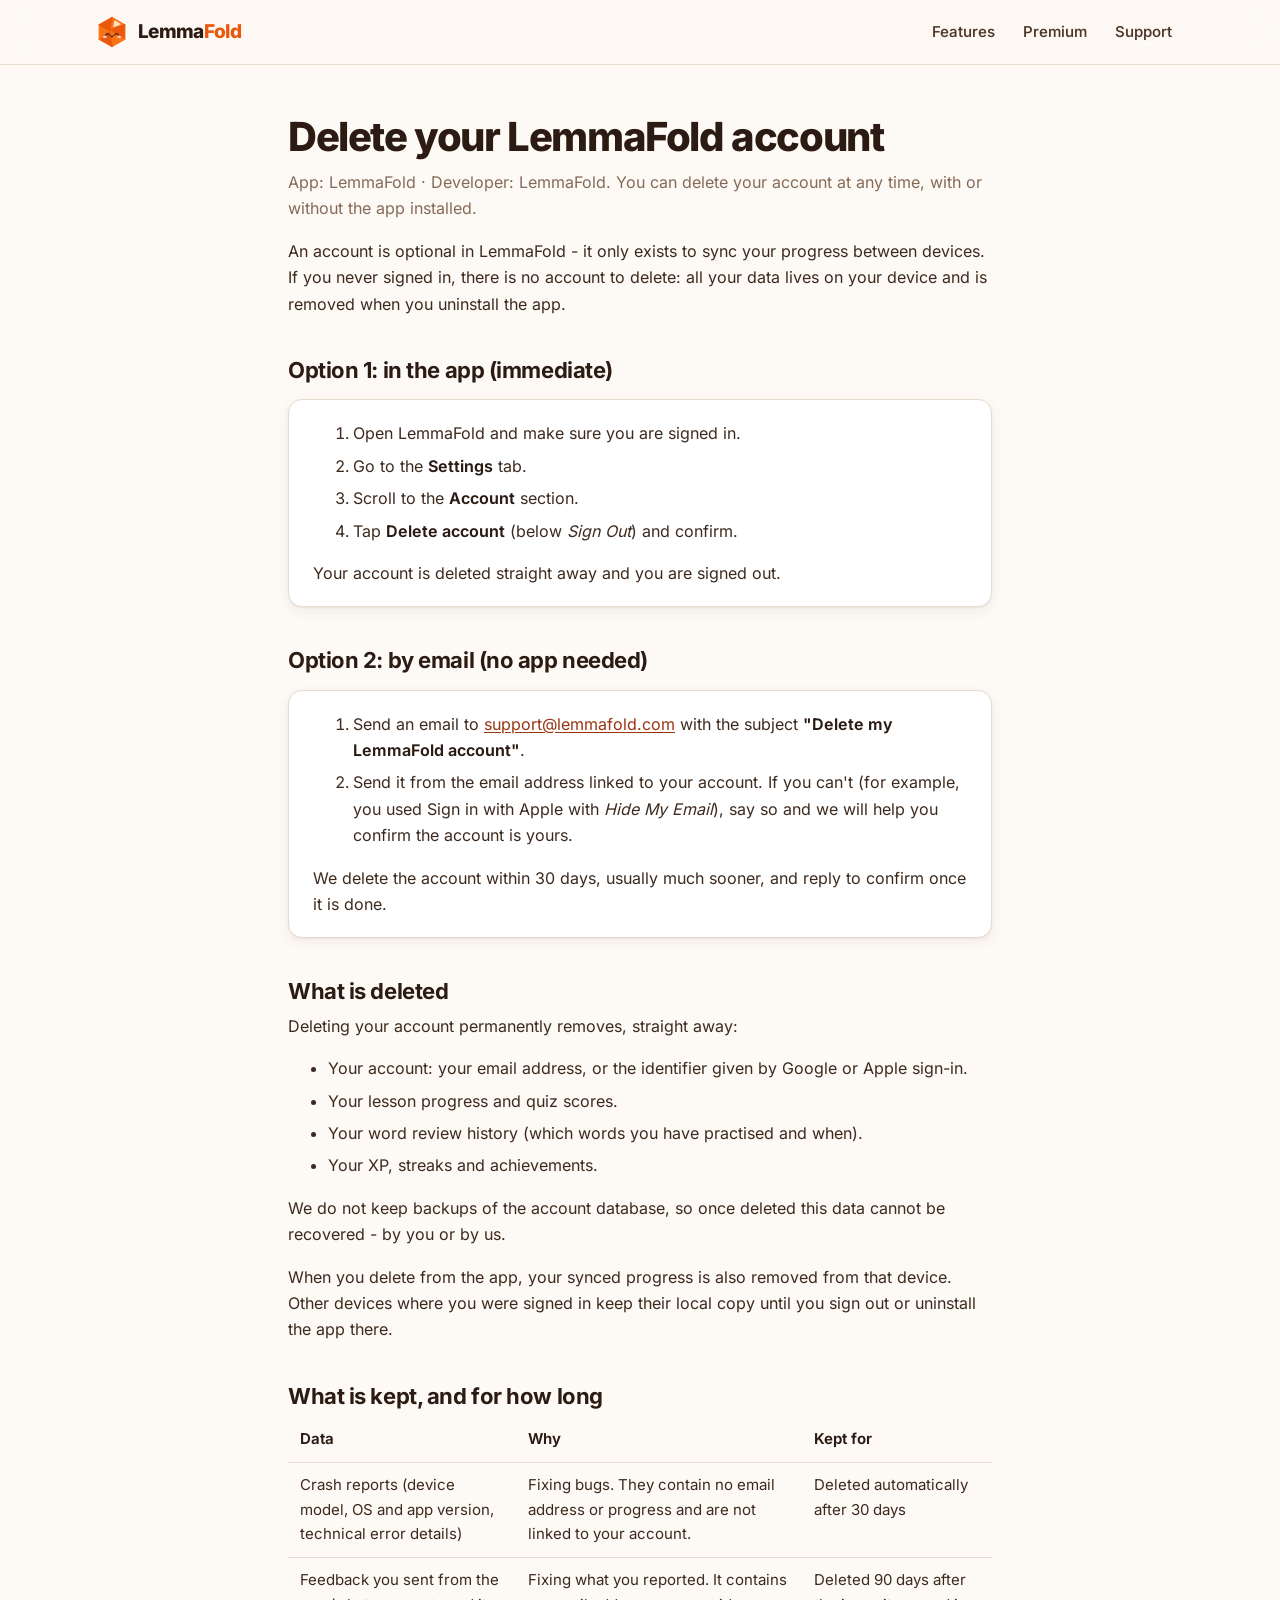
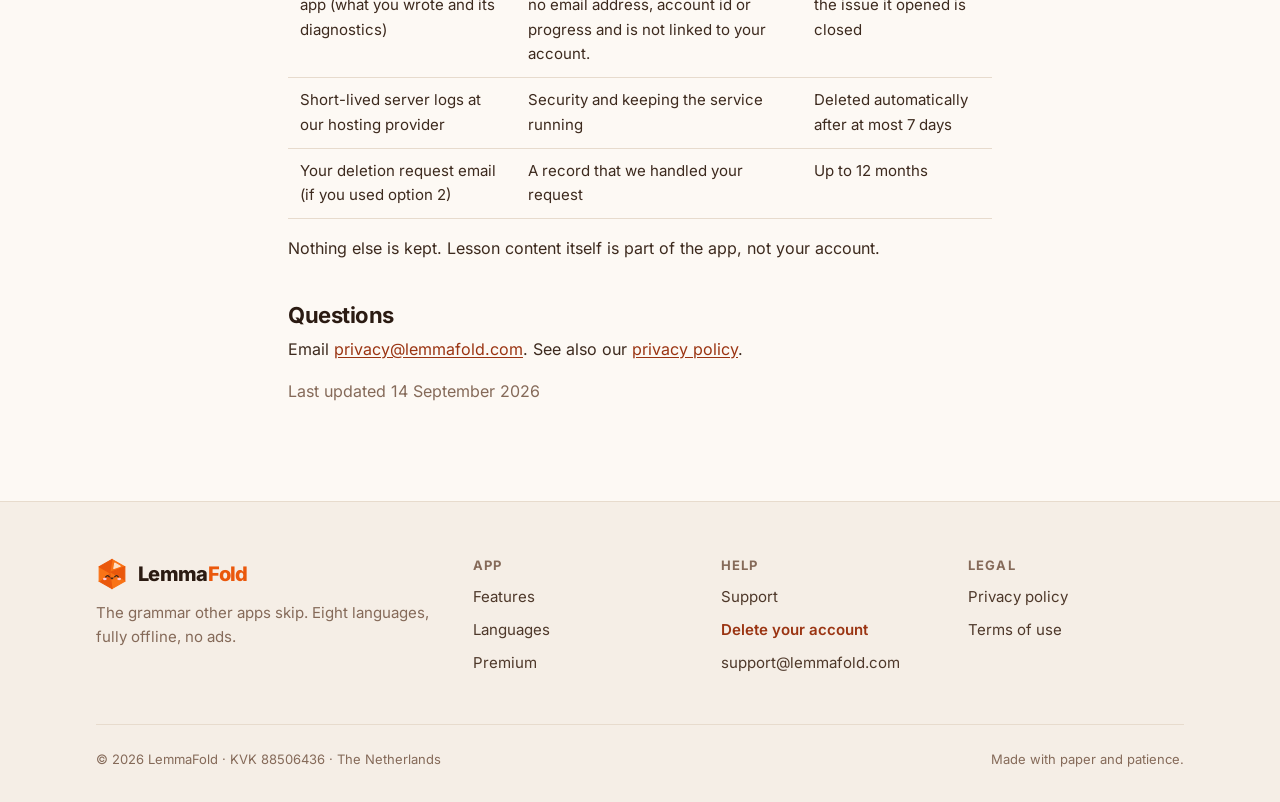
==== commit 6025094f: "feat: update colors, screenshots and privacy policy" ====
--- a/delete-account.html
+++ b/delete-account.html
@@ -15,7 +15,7 @@
     <link rel="apple-touch-icon" href="assets/apple-touch-icon.png" />
     <link rel="canonical" href="https://lemmafold.com/delete-account" />
     <link rel="preload" href="assets/fonts/inter-latin.woff2" as="font" type="font/woff2" crossorigin />
-    <link rel="stylesheet" href="style.css" />
+    <link rel="stylesheet" href="style.css?v=4" />
   </head>
   <body>
     <a class="skip-link" href="#main">Skip to content</a>
@@ -118,6 +118,14 @@
               <td>Deleted automatically after 30 days</td>
             </tr>
             <tr>
+              <td>Feedback you sent from the app (what you wrote and its diagnostics)</td>
+              <td>
+                Fixing what you reported. It contains no email address, account id or progress and
+                is not linked to your account.
+              </td>
+              <td>Deleted 90 days after the issue it opened is closed</td>
+            </tr>
+            <tr>
               <td>Short-lived server logs at our hosting provider</td>
               <td>Security and keeping the service running</td>
               <td>Deleted automatically after at most 7 days</td>
--- a/style.css
+++ b/style.css
@@ -91,39 +91,49 @@
 
 @media (prefers-color-scheme: dark) {
   :root {
-    /* Surfaces - lamplit paper */
+    /*
+     * Surfaces - lamplit paper. Each fold laid over the page is a step
+     * lighter than what it lies on; the inset well is the one step down.
+     */
     --page: #1a120d;
-    --card: #261a13;
-    --muted: #2e2018;
-    --muted-strong: #402e22;
-    --inset: #261a13;
+    --card: #281d15;
+    --muted: #34261c;
+    --muted-strong: #4a3729;
+    --inset: #201711;
+    /*
+     * The one token that leaves the app: there --inverse turns to warm paper
+     * for small toasts, but here it fills a whole band, which stays ink.
+     */
     --inverse: #0f0a07;
-    --on-inverse: #fdf9f4;
+    --on-inverse: #f6eee4;
     --on-inverse-muted: #c6b09d;
 
-    --border: #402e22;
-    --border-emphasis: #5c4432;
-
-    --fg: #fdf9f4;
-    --fg-body: #f5ebe0;
-    --fg-secondary: #e2d2c3;
-    --fg-muted: #b09683;
-
+    --border: #4c382a;
+    --border-emphasis: #6a503c;
+
+    /* Warm, and a shade below white so it does not bloom */
+    --fg: #f6eee4;
+    --fg-body: #ece1d4;
+    --fg-secondary: #decebe;
+    --fg-muted: #b29986;
+
+    /* The fills stay lamplit orange, so what is written on them is ink, not white. */
     --accent: #ea580c;
     --accent-pressed: #c2410c;
     --accent-fg: #fb923c;
-    --accent-muted: #382114;
-    --accent-border: #58301a;
+    --accent-muted: #482817;
+    --accent-border: #743e1f;
     --brand: #f97316;
+    --on-accent: #1c1008;
 
     --success-fg: #a6ce6e;
-    --success-subtle: #1f2614;
-    --success-border: #6e9c3a;
+    --success-subtle: #28331a;
+    --success-border: #7eb042;
     --danger-fg: #e88a76;
-    --danger-subtle: #2e1813;
-    --danger-border: #c45842;
+    --danger-subtle: #3e1f18;
+    --danger-border: #b64c38;
     --warning-subtle: #30210c;
-    --warning-border: #a16207;
+    --warning-border: #b0700e;
     --warning-fg: #f5b433;
 
     --cat-vocabulary: #5eb8b2;
@@ -460,8 +470,9 @@
   position: absolute;
   left: 50%;
   top: 50%;
-  width: 2400px;
-  height: 2400px;
+  /* Big enough to reach every corner of the hero, on any screen width. */
+  width: max(2400px, 220vw);
+  height: max(2400px, 220vw);
   max-width: none;
   transform: translate(-50%, -50%);
   z-index: -1;
@@ -647,38 +658,37 @@
   font-size: 0.9375rem;
 }
 
-/* Gallery */
-
-.gallery {
-  position: relative;
-}
+/* Gallery - inside the content width; four at a time on desktop, two on tablets, swipe on phones */
 
 .gallery-track {
   display: grid;
   grid-auto-flow: column;
-  grid-auto-columns: min(66vw, 260px);
+  grid-auto-columns: 66%;
   gap: 20px;
   overflow-x: auto;
   scroll-snap-type: x mandatory;
-  scroll-padding-inline: 16px;
-  padding: 8px 16px 24px;
-  margin: 0;
+  overscroll-behavior-x: contain;
+  scroll-padding-inline: 4px;
+  padding: 8px 4px 24px;
+  margin: 0 -4px;
   list-style: none;
-  scrollbar-width: thin;
-  scrollbar-color: var(--border-emphasis) transparent;
+  scrollbar-width: none;
+}
+
+.gallery-track::-webkit-scrollbar {
+  display: none;
 }
 
 @media (min-width: 640px) {
   .gallery-track {
-    scroll-padding-inline: 32px;
-    padding-inline: 32px;
-  }
-}
-
-@media (min-width: 1200px) {
+    grid-auto-columns: calc((100% - 20px) / 2);
+  }
+}
+
+@media (min-width: 960px) {
   .gallery-track {
-    padding-inline: calc((100vw - 72rem) / 2 + 32px);
-    scroll-padding-inline: calc((100vw - 72rem) / 2 + 32px);
+    grid-auto-columns: calc((100% - 3 * 24px) / 4);
+    gap: 24px;
   }
 }
 
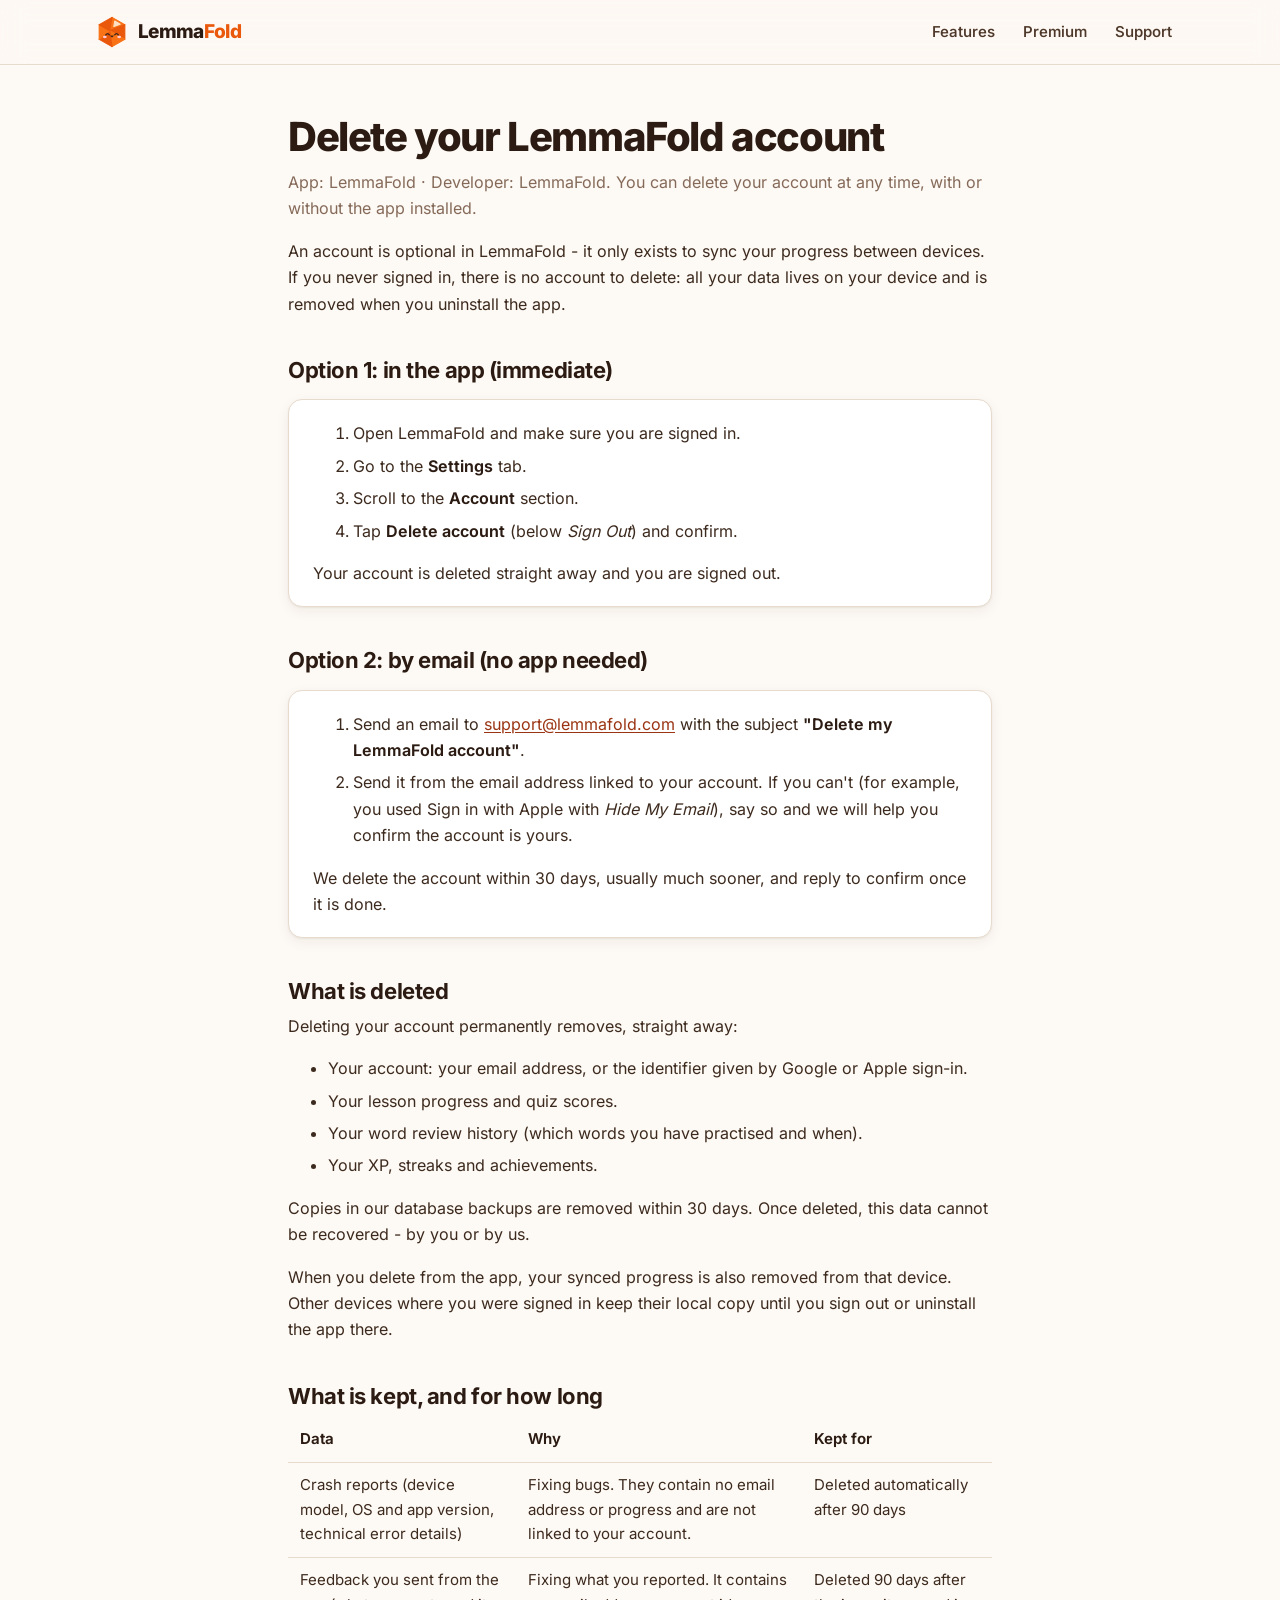
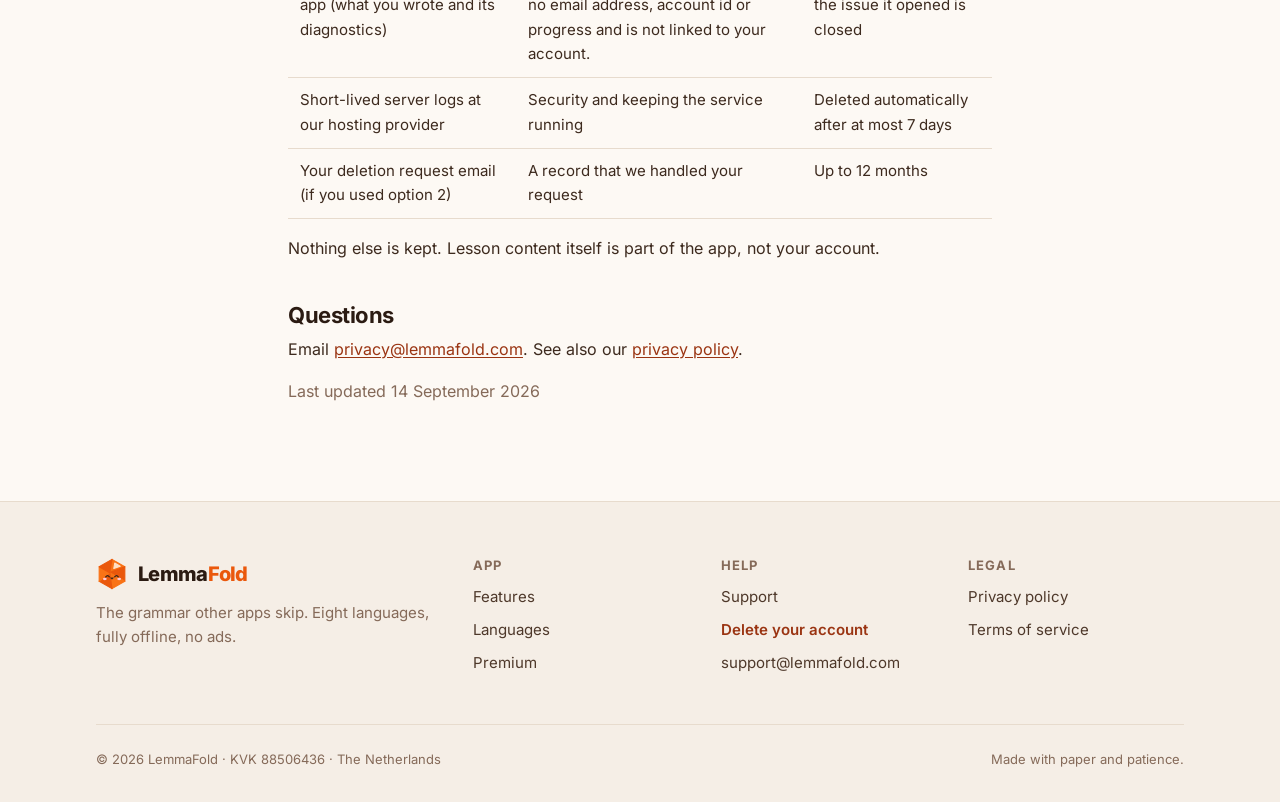
==== commit ebbe0ac0: "chore: update tos and privacy policy" ====
--- a/delete-account.html
+++ b/delete-account.html
@@ -89,7 +89,7 @@
         <li>Your XP, streaks and achievements.</li>
       </ul>
       <p>
-        We do not keep backups of the account database, so once deleted this data cannot be
+        Copies in our database backups are removed within 30 days. Once deleted, this data cannot be
         recovered - by you or by us.
       </p>
       <p>
@@ -115,7 +115,7 @@
                 Fixing bugs. They contain no email address or progress and are not linked to your
                 account.
               </td>
-              <td>Deleted automatically after 30 days</td>
+              <td>Deleted automatically after 90 days</td>
             </tr>
             <tr>
               <td>Feedback you sent from the app (what you wrote and its diagnostics)</td>
@@ -177,7 +177,7 @@
             <h2 id="f-legal">Legal</h2>
             <ul>
               <li><a href="/privacy">Privacy policy</a></li>
-              <li><a href="/terms">Terms of use</a></li>
+              <li><a href="/terms">Terms of service</a></li>
             </ul>
           </nav>
         </div>
